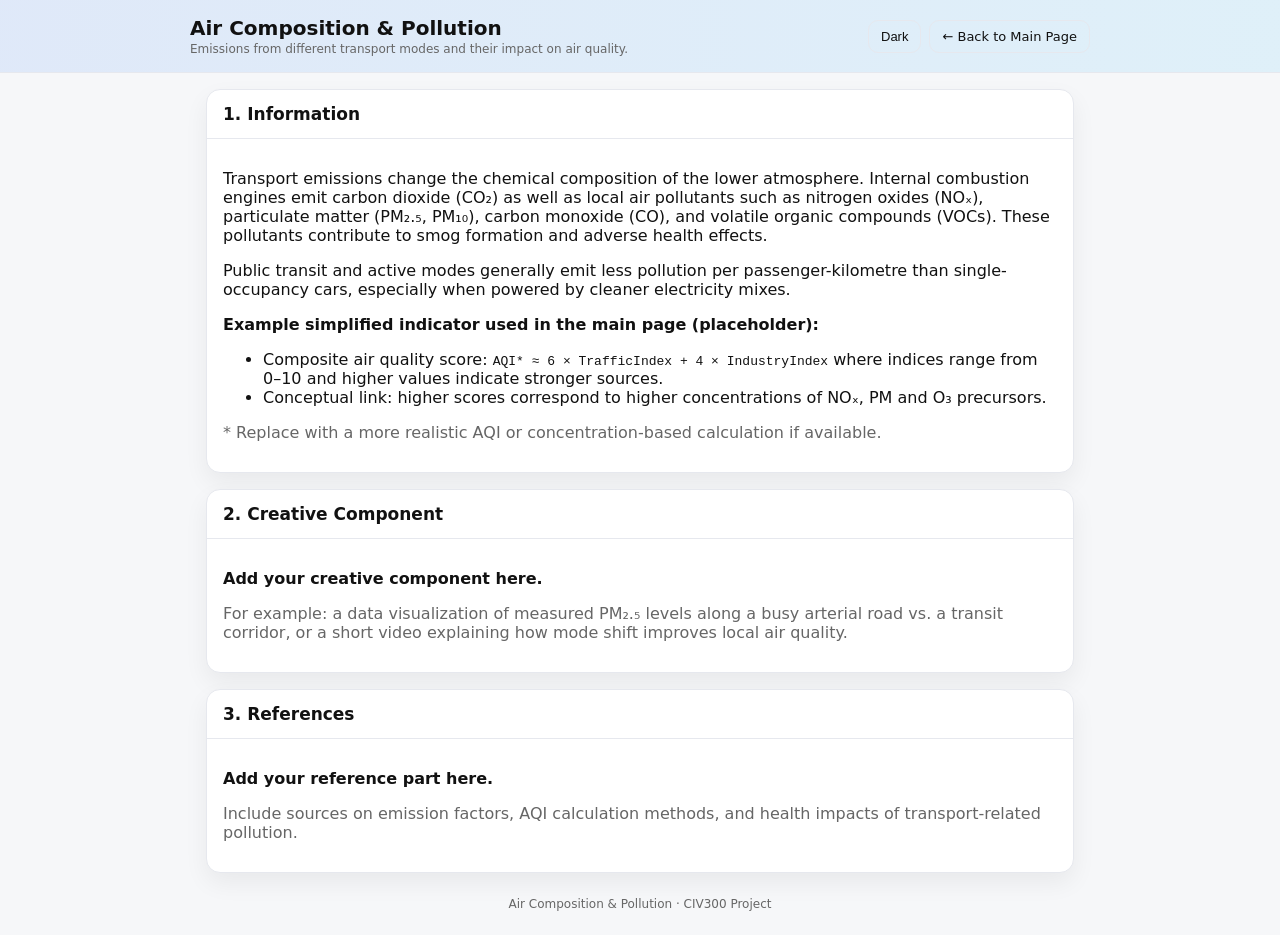
==== air_pollution.html @ 949cea63 "Upgrade our website subdivide it into 4 tags and 1 main page" ====
<!doctype html>
<html lang="en" data-theme="light">
<head>
  <meta charset="utf-8"/>
  <meta name="viewport" content="width=device-width,initial-scale=1"/>
  <title>Air Composition & Pollution — Sustainable Commuting</title>
  <style>
    :root{--bg:#f6f7f9;--fg:#111;--muted:#666;--card:#fff;--border:#e6e8ee;--accent:#0ea5e9;--shadow:0 10px 24px rgba(0,0,0,.06);}
    html[data-theme="dark"]{--bg:#0b1220;--fg:#e5e7eb;--muted:#94a3b8;--card:#0f172a;--border:#1f2937;--accent:#7dd3fc;--shadow:0 10px 24px rgba(0,0,0,.4);}
    *{box-sizing:border-box}
    body{margin:0;background:var(--bg);color:var(--fg);font-family:system-ui,-apple-system,"Segoe UI",Roboto,Arial}
    a{color:var(--accent);text-decoration:none}
    .container{max-width:900px;margin:0 auto;padding:0 16px}
    header{border-bottom:1px solid var(--border);background:linear-gradient(90deg, rgba(59,130,246,.12), rgba(56,189,248,.12));}
    .head{display:flex;justify-content:space-between;align-items:center;padding:16px 0;gap:12px}
    .title h1{margin:0;font-size:20px}
    .title p{margin:2px 0 0;font-size:12px;color:var(--muted)}
    .btn{display:inline-flex;align-items:center;gap:6px;padding:8px 12px;border-radius:10px;border:1px solid var(--border);background:transparent;color:var(--fg);cursor:pointer;font-size:13px}
    .btn:hover{background:rgba(0,0,0,.04)}
    .card{background:var(--card);border:1px solid var(--border);border-radius:14px;box-shadow:var(--shadow);margin-top:16px}
    .card .hd{padding:14px 16px;border-bottom:1px solid var(--border)}
    .card .hd h2{margin:0;font-size:17px}
    .card .bd{padding:14px 16px}
    .muted{color:var(--muted)}
    .footer{text-align:center;color:var(--muted);font-size:12px;margin:24px 0}
  </style>
</head>
<body>
<header>
  <div class="container head">
    <div class="title">
      <h1>Air Composition & Pollution</h1>
      <p>Emissions from different transport modes and their impact on air quality.</p>
    </div>
    <div style="display:flex;gap:8px;flex-wrap:wrap">
      <button class="btn" id="themeBtn">Dark</button>
      <a class="btn" href="index.html">← Back to Main Page</a>
    </div>
  </div>
</header>

<main class="container">
  <!-- 1. Information -->
  <section class="card">
    <div class="hd"><h2>1. Information</h2></div>
    <div class="bd">
      <p>Transport emissions change the chemical composition of the lower atmosphere. Internal combustion engines emit carbon dioxide (CO₂) as well as local air pollutants such as nitrogen oxides (NOₓ), particulate matter (PM₂.₅, PM₁₀), carbon monoxide (CO), and volatile organic compounds (VOCs). These pollutants contribute to smog formation and adverse health effects.</p>
      <p>Public transit and active modes generally emit less pollution per passenger-kilometre than single-occupancy cars, especially when powered by cleaner electricity mixes.</p>
      <p><b>Example simplified indicator used in the main page (placeholder):</b></p>
      <ul>
        <li>Composite air quality score:  
          <code>AQI* ≈ 6 × TrafficIndex + 4 × IndustryIndex</code>  
          where indices range from 0–10 and higher values indicate stronger sources.</li>
        <li>Conceptual link: higher scores correspond to higher concentrations of NOₓ, PM and O₃ precursors.</li>
      </ul>
      <p class="muted">* Replace with a more realistic AQI or concentration-based calculation if available.</p>
    </div>
  </section>

  <!-- 2. Creative Component -->
  <section class="card">
    <div class="hd"><h2>2. Creative Component</h2></div>
    <div class="bd">
      <p><b>Add your creative component here.</b></p>
      <p class="muted">For example: a data visualization of measured PM₂.₅ levels along a busy arterial road vs. a transit corridor, or a short video explaining how mode shift improves local air quality.</p>
    </div>
  </section>

  <!-- 3. References -->
  <section class="card">
    <div class="hd"><h2>3. References</h2></div>
    <div class="bd">
      <p><b>Add your reference part here.</b></p>
      <p class="muted">Include sources on emission factors, AQI calculation methods, and health impacts of transport-related pollution.</p>
    </div>
  </section>

  <div class="footer">Air Composition & Pollution · CIV300 Project</div>
</main>

<script>
  const themeBtn = document.getElementById('themeBtn');
  themeBtn.addEventListener('click', ()=>{
    const next = document.documentElement.getAttribute('data-theme')==='light' ? 'dark' : 'light';
    document.documentElement.setAttribute('data-theme', next);
    themeBtn.textContent = next==='light' ? 'Dark' : 'Light';
  });
</script>
</body>
</html>
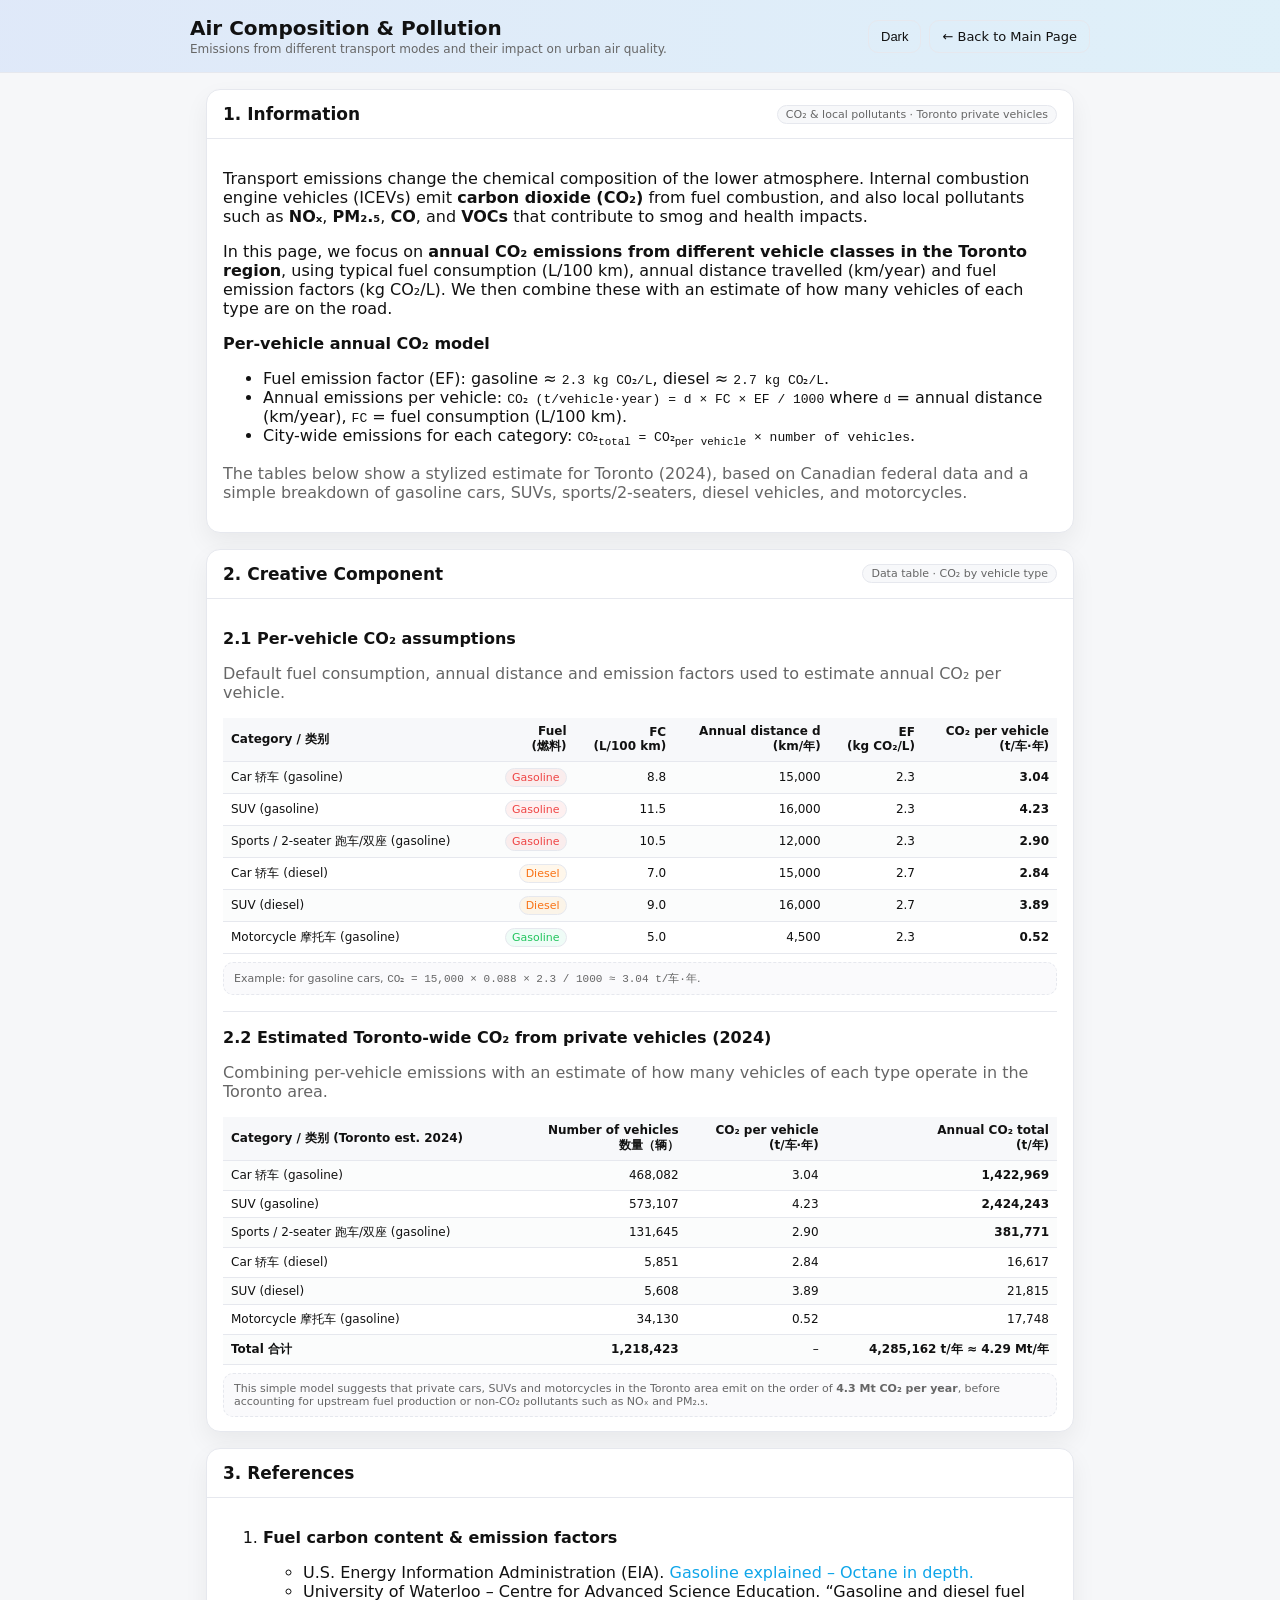
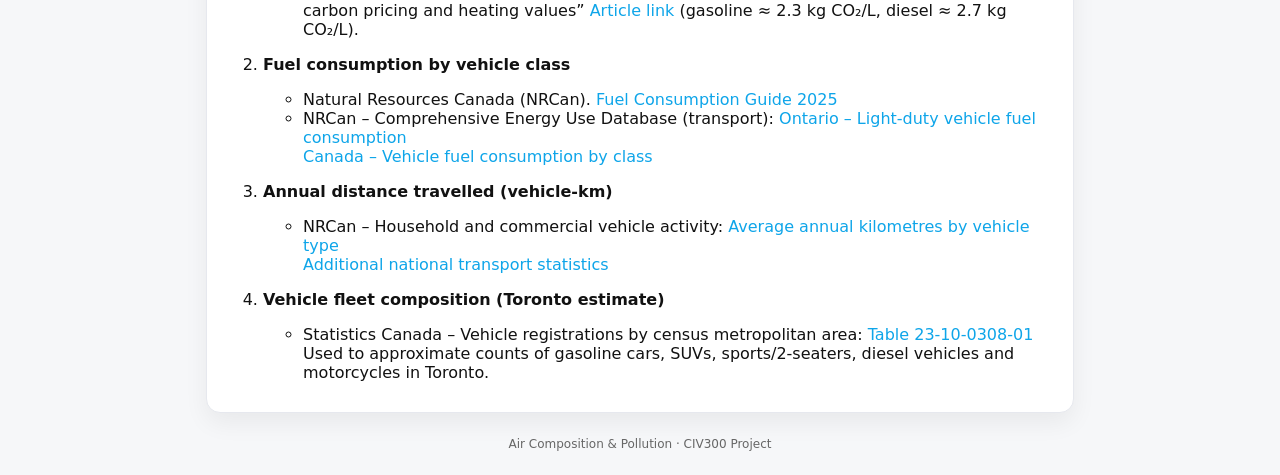
==== commit 2244bb55: "Air Composition & Pollution Page Update Updated air pollution HTML document to include additional st" ====
--- a/air_pollution.html
+++ b/air_pollution.html
@@ -5,24 +5,153 @@
   <meta name="viewport" content="width=device-width,initial-scale=1"/>
   <title>Air Composition & Pollution — Sustainable Commuting</title>
   <style>
-    :root{--bg:#f6f7f9;--fg:#111;--muted:#666;--card:#fff;--border:#e6e8ee;--accent:#0ea5e9;--shadow:0 10px 24px rgba(0,0,0,.06);}
-    html[data-theme="dark"]{--bg:#0b1220;--fg:#e5e7eb;--muted:#94a3b8;--card:#0f172a;--border:#1f2937;--accent:#7dd3fc;--shadow:0 10px 24px rgba(0,0,0,.4);}
+    :root{
+      --bg:#f6f7f9;
+      --fg:#111;
+      --muted:#666;
+      --card:#fff;
+      --border:#e6e8ee;
+      --accent:#0ea5e9;
+      --shadow:0 10px 24px rgba(0,0,0,.06);
+      --bad:#ef4444;
+      --ok:#f97316;
+      --good:#22c55e;
+    }
+    html[data-theme="dark"]{
+      --bg:#0b1220;
+      --fg:#e5e7eb;
+      --muted:#94a3b8;
+      --card:#0f172a;
+      --border:#1f2937;
+      --accent:#7dd3fc;
+      --shadow:0 10px 24px rgba(0,0,0,.4);
+    }
     *{box-sizing:border-box}
-    body{margin:0;background:var(--bg);color:var(--fg);font-family:system-ui,-apple-system,"Segoe UI",Roboto,Arial}
+    body{
+      margin:0;
+      background:var(--bg);
+      color:var(--fg);
+      font-family:system-ui,-apple-system,"Segoe UI",Roboto,Arial;
+    }
     a{color:var(--accent);text-decoration:none}
     .container{max-width:900px;margin:0 auto;padding:0 16px}
-    header{border-bottom:1px solid var(--border);background:linear-gradient(90deg, rgba(59,130,246,.12), rgba(56,189,248,.12));}
-    .head{display:flex;justify-content:space-between;align-items:center;padding:16px 0;gap:12px}
+    header{
+      border-bottom:1px solid var(--border);
+      background:linear-gradient(90deg, rgba(59,130,246,.12), rgba(56,189,248,.12));
+    }
+    .head{
+      display:flex;
+      justify-content:space-between;
+      align-items:center;
+      padding:16px 0;
+      gap:12px;
+    }
     .title h1{margin:0;font-size:20px}
     .title p{margin:2px 0 0;font-size:12px;color:var(--muted)}
-    .btn{display:inline-flex;align-items:center;gap:6px;padding:8px 12px;border-radius:10px;border:1px solid var(--border);background:transparent;color:var(--fg);cursor:pointer;font-size:13px}
+    .btn{
+      display:inline-flex;
+      align-items:center;
+      gap:6px;
+      padding:8px 12px;
+      border-radius:10px;
+      border:1px solid var(--border);
+      background:transparent;
+      color:var(--fg);
+      cursor:pointer;
+      font-size:13px;
+    }
     .btn:hover{background:rgba(0,0,0,.04)}
-    .card{background:var(--card);border:1px solid var(--border);border-radius:14px;box-shadow:var(--shadow);margin-top:16px}
-    .card .hd{padding:14px 16px;border-bottom:1px solid var(--border)}
+    .card{
+      background:var(--card);
+      border:1px solid var(--border);
+      border-radius:14px;
+      box-shadow:var(--shadow);
+      margin-top:16px;
+    }
+    .card .hd{
+      padding:14px 16px;
+      border-bottom:1px solid var(--border);
+      display:flex;
+      justify-content:space-between;
+      align-items:center;
+      gap:8px;
+    }
     .card .hd h2{margin:0;font-size:17px}
     .card .bd{padding:14px 16px}
     .muted{color:var(--muted)}
-    .footer{text-align:center;color:var(--muted);font-size:12px;margin:24px 0}
+    .footer{
+      text-align:center;
+      color:var(--muted);
+      font-size:12px;
+      margin:24px 0;
+    }
+
+    /* 小标签 / badge */
+    .pill{
+      display:inline-flex;
+      align-items:center;
+      gap:4px;
+      padding:2px 8px;
+      border-radius:999px;
+      font-size:11px;
+      border:1px solid var(--border);
+      background:rgba(148,163,184,.08);
+      color:var(--muted);
+      white-space:nowrap;
+    }
+
+    /* 数据表样式 */
+    .table-wrap{
+      width:100%;
+      overflow-x:auto;
+      margin:8px 0 4px;
+    }
+    table.data-table{
+      width:100%;
+      border-collapse:collapse;
+      font-size:12px;
+      min-width:640px;
+    }
+    table.data-table thead{
+      background:rgba(148,163,184,.08);
+    }
+    table.data-table th,
+    table.data-table td{
+      padding:6px 8px;
+      border-bottom:1px solid var(--border);
+      text-align:right;
+      vertical-align:middle;
+      white-space:nowrap;
+    }
+    table.data-table th:first-child,
+    table.data-table td:first-child{
+      text-align:left;
+    }
+    table.data-table tbody tr:nth-child(odd){
+      background:rgba(148,163,184,.04);
+    }
+    .tag{
+      display:inline-flex;
+      align-items:center;
+      padding:2px 6px;
+      border-radius:999px;
+      font-size:11px;
+      border:1px solid var(--border);
+    }
+    .tag-gas{background:rgba(239,68,68,.08);color:var(--bad);}
+    .tag-diesel{background:rgba(245,158,11,.08);color:var(--ok);}
+    .tag-motor{background:rgba(52,211,153,.08);color:var(--good);}
+    .highlight-number{font-weight:600;}
+
+    .note-box{
+      margin-top:8px;
+      padding:8px 10px;
+      border-radius:10px;
+      border:1px dashed var(--border);
+      font-size:11px;
+      color:var(--muted);
+      background:rgba(148,163,184,.05);
+    }
   </style>
 </head>
 <body>
@@ -30,7 +159,7 @@
   <div class="container head">
     <div class="title">
       <h1>Air Composition & Pollution</h1>
-      <p>Emissions from different transport modes and their impact on air quality.</p>
+      <p>Emissions from different transport modes and their impact on urban air quality.</p>
     </div>
     <div style="display:flex;gap:8px;flex-wrap:wrap">
       <button class="btn" id="themeBtn">Dark</button>
@@ -42,27 +171,190 @@
 <main class="container">
   <!-- 1. Information -->
   <section class="card">
-    <div class="hd"><h2>1. Information</h2></div>
+    <div class="hd">
+      <h2>1. Information</h2>
+      <span class="pill">CO₂ & local pollutants · Toronto private vehicles</span>
+    </div>
     <div class="bd">
-      <p>Transport emissions change the chemical composition of the lower atmosphere. Internal combustion engines emit carbon dioxide (CO₂) as well as local air pollutants such as nitrogen oxides (NOₓ), particulate matter (PM₂.₅, PM₁₀), carbon monoxide (CO), and volatile organic compounds (VOCs). These pollutants contribute to smog formation and adverse health effects.</p>
-      <p>Public transit and active modes generally emit less pollution per passenger-kilometre than single-occupancy cars, especially when powered by cleaner electricity mixes.</p>
-      <p><b>Example simplified indicator used in the main page (placeholder):</b></p>
+      <p>
+        Transport emissions change the chemical composition of the lower atmosphere. 
+        Internal combustion engine vehicles (ICEVs) emit <b>carbon dioxide (CO₂)</b> from fuel combustion, 
+        and also local pollutants such as <b>NOₓ</b>, <b>PM₂.₅</b>, <b>CO</b>, and <b>VOCs</b> that contribute to smog 
+        and health impacts.
+      </p>
+      <p>
+        In this page, we focus on <b>annual CO₂ emissions from different vehicle classes in the Toronto region</b>, 
+        using typical fuel consumption (L/100&nbsp;km), annual distance travelled (km/year) and fuel emission factors (kg&nbsp;CO₂/L). 
+        We then combine these with an estimate of how many vehicles of each type are on the road.
+      </p>
+
+      <p><b>Per-vehicle annual CO₂ model</b></p>
       <ul>
-        <li>Composite air quality score:  
-          <code>AQI* ≈ 6 × TrafficIndex + 4 × IndustryIndex</code>  
-          where indices range from 0–10 and higher values indicate stronger sources.</li>
-        <li>Conceptual link: higher scores correspond to higher concentrations of NOₓ, PM and O₃ precursors.</li>
+        <li>Fuel emission factor (EF): 
+          gasoline ≈ <code>2.3 kg CO₂/L</code>, diesel ≈ <code>2.7 kg CO₂/L</code>.</li>
+        <li>Annual emissions per vehicle:  
+          <code>CO₂&nbsp;(t/vehicle·year) = d × FC × EF / 1000</code>  
+          where <code>d</code> = annual distance (km/year), <code>FC</code> = fuel consumption (L/100&nbsp;km).</li>
+        <li>City-wide emissions for each category:  
+          <code>CO₂<sub>total</sub> = CO₂<sub>per&nbsp;vehicle</sub> × number&nbsp;of&nbsp;vehicles</code>.</li>
       </ul>
-      <p class="muted">* Replace with a more realistic AQI or concentration-based calculation if available.</p>
+
+      <p class="muted">
+        The tables below show a stylized estimate for Toronto (2024), based on Canadian federal data and 
+        a simple breakdown of gasoline cars, SUVs, sports/2-seaters, diesel vehicles, and motorcycles.
+      </p>
     </div>
   </section>
 
   <!-- 2. Creative Component -->
   <section class="card">
-    <div class="hd"><h2>2. Creative Component</h2></div>
+    <div class="hd">
+      <h2>2. Creative Component</h2>
+      <span class="pill">Data table · CO₂ by vehicle type</span>
+    </div>
     <div class="bd">
-      <p><b>Add your creative component here.</b></p>
-      <p class="muted">For example: a data visualization of measured PM₂.₅ levels along a busy arterial road vs. a transit corridor, or a short video explaining how mode shift improves local air quality.</p>
+      <p><b>2.1 Per-vehicle CO₂ assumptions</b></p>
+      <p class="muted">Default fuel consumption, annual distance and emission factors used to estimate annual CO₂ per vehicle.</p>
+
+      <div class="table-wrap">
+        <table class="data-table">
+          <thead>
+            <tr>
+              <th>Category / 类别</th>
+              <th>Fuel<br>(燃料)</th>
+              <th>FC<br>(L/100&nbsp;km)</th>
+              <th>Annual distance d<br>(km/年)</th>
+              <th>EF<br>(kg&nbsp;CO₂/L)</th>
+              <th>CO₂ per vehicle<br>(t/车·年)</th>
+            </tr>
+          </thead>
+          <tbody>
+            <tr>
+              <td>Car 轿车 (gasoline)</td>
+              <td><span class="tag tag-gas">Gasoline</span></td>
+              <td>8.8</td>
+              <td>15,000</td>
+              <td>2.3</td>
+              <td class="highlight-number">3.04</td>
+            </tr>
+            <tr>
+              <td>SUV (gasoline)</td>
+              <td><span class="tag tag-gas">Gasoline</span></td>
+              <td>11.5</td>
+              <td>16,000</td>
+              <td>2.3</td>
+              <td class="highlight-number">4.23</td>
+            </tr>
+            <tr>
+              <td>Sports / 2-seater 跑车/双座 (gasoline)</td>
+              <td><span class="tag tag-gas">Gasoline</span></td>
+              <td>10.5</td>
+              <td>12,000</td>
+              <td>2.3</td>
+              <td class="highlight-number">2.90</td>
+            </tr>
+            <tr>
+              <td>Car 轿车 (diesel)</td>
+              <td><span class="tag tag-diesel">Diesel</span></td>
+              <td>7.0</td>
+              <td>15,000</td>
+              <td>2.7</td>
+              <td class="highlight-number">2.84</td>
+            </tr>
+            <tr>
+              <td>SUV (diesel)</td>
+              <td><span class="tag tag-diesel">Diesel</span></td>
+              <td>9.0</td>
+              <td>16,000</td>
+              <td>2.7</td>
+              <td class="highlight-number">3.89</td>
+            </tr>
+            <tr>
+              <td>Motorcycle 摩托车 (gasoline)</td>
+              <td><span class="tag tag-motor">Gasoline</span></td>
+              <td>5.0</td>
+              <td>4,500</td>
+              <td>2.3</td>
+              <td class="highlight-number">0.52</td>
+            </tr>
+          </tbody>
+        </table>
+      </div>
+
+      <div class="note-box">
+        Example: for gasoline cars, 
+        <code>CO₂ = 15,000 × 0.088 × 2.3 / 1000 ≈ 3.04 t/车·年</code>.
+      </div>
+
+      <hr style="border:none;border-top:1px solid var(--border);margin:16px 0">
+
+      <p><b>2.2 Estimated Toronto-wide CO₂ from private vehicles (2024)</b></p>
+      <p class="muted">
+        Combining per-vehicle emissions with an estimate of how many vehicles of each type operate in the Toronto area.
+      </p>
+
+      <div class="table-wrap">
+        <table class="data-table">
+          <thead>
+            <tr>
+              <th>Category / 类别 (Toronto est. 2024)</th>
+              <th>Number of vehicles<br>数量（辆）</th>
+              <th>CO₂ per vehicle<br>(t/车·年)</th>
+              <th>Annual CO₂ total<br>(t/年)</th>
+            </tr>
+          </thead>
+          <tbody>
+            <tr>
+              <td>Car 轿车 (gasoline)</td>
+              <td>468,082</td>
+              <td>3.04</td>
+              <td class="highlight-number">1,422,969</td>
+            </tr>
+            <tr>
+              <td>SUV (gasoline)</td>
+              <td>573,107</td>
+              <td>4.23</td>
+              <td class="highlight-number">2,424,243</td>
+            </tr>
+            <tr>
+              <td>Sports / 2-seater 跑车/双座 (gasoline)</td>
+              <td>131,645</td>
+              <td>2.90</td>
+              <td class="highlight-number">381,771</td>
+            </tr>
+            <tr>
+              <td>Car 轿车 (diesel)</td>
+              <td>5,851</td>
+              <td>2.84</td>
+              <td>16,617</td>
+            </tr>
+            <tr>
+              <td>SUV (diesel)</td>
+              <td>5,608</td>
+              <td>3.89</td>
+              <td>21,815</td>
+            </tr>
+            <tr>
+              <td>Motorcycle 摩托车 (gasoline)</td>
+              <td>34,130</td>
+              <td>0.52</td>
+              <td>17,748</td>
+            </tr>
+            <tr>
+              <td><b>Total 合计</b></td>
+              <td><b>1,218,423</b></td>
+              <td>–</td>
+              <td class="highlight-number"><b>4,285,162 t/年 ≈ 4.29 Mt/年</b></td>
+            </tr>
+          </tbody>
+        </table>
+      </div>
+
+      <div class="note-box">
+        This simple model suggests that private cars, SUVs and motorcycles in the Toronto area 
+        emit on the order of <b>4.3 Mt CO₂ per year</b>, before accounting for upstream fuel production 
+        or non-CO₂ pollutants such as NOₓ and PM₂.₅.
+      </div>
     </div>
   </section>
 
@@ -70,8 +362,76 @@
   <section class="card">
     <div class="hd"><h2>3. References</h2></div>
     <div class="bd">
-      <p><b>Add your reference part here.</b></p>
-      <p class="muted">Include sources on emission factors, AQI calculation methods, and health impacts of transport-related pollution.</p>
+      <ol>
+        <li>
+          <p><b>Fuel carbon content & emission factors</b></p>
+          <ul>
+            <li>
+              U.S. Energy Information Administration (EIA). 
+              <a href="https://www.eia.gov/energyexplained/gasoline/octane-in-depth.php" target="_blank">
+                Gasoline explained – Octane in depth.
+              </a>
+            </li>
+            <li>
+              University of Waterloo – Centre for Advanced Science Education.  
+              “Gasoline and diesel fuel carbon pricing and heating values”  
+              <a href="https://uwaterloo.ca/centre-advanced-science-education/news/gasoline-and-diesel-fuel-carbon-pricing-and-heating-values" target="_blank">
+                Article link
+              </a>  
+              (gasoline ≈ 2.3 kg CO₂/L, diesel ≈ 2.7 kg CO₂/L).
+            </li>
+          </ul>
+        </li>
+
+        <li>
+          <p><b>Fuel consumption by vehicle class</b></p>
+          <ul>
+            <li>
+              Natural Resources Canada (NRCan).  
+              <a href="https://natural-resources.canada.ca/sites/nrcan/files/files/pdf/2025%20Fuel%20Consumption%20Guide.pdf" target="_blank">
+                Fuel Consumption Guide 2025
+              </a>
+            </li>
+            <li>
+              NRCan – Comprehensive Energy Use Database (transport):  
+              <a href="https://oee.nrcan.gc.ca/corporate/statistics/neud/dpa/showTable.cfm?juris=on&page=0&rn=21&sector=tran&type=CP&year=2022" target="_blank">
+                Ontario – Light-duty vehicle fuel consumption
+              </a><br>
+              <a href="https://oee.nrcan.gc.ca/corporate/statistics/neud/dpa/showTable.cfm?juris=ca&page=0&rn=60&sector=tran&type=CP&year=2021" target="_blank">
+                Canada – Vehicle fuel consumption by class
+              </a>
+            </li>
+          </ul>
+        </li>
+
+        <li>
+          <p><b>Annual distance travelled (vehicle-km)</b></p>
+          <ul>
+            <li>
+              NRCan – Household and commercial vehicle activity:  
+              <a href="https://oee.nrcan.gc.ca/corporate/statistics/neud/dpa/showTable.cfm?juris=00&page=0&rn=7&sector=tran&type=HB&wbdisable=true" target="_blank">
+                Average annual kilometres by vehicle type
+              </a><br>
+              <a href="https://oee.rncan-nrcan.gc.ca/corporate/statistics/neud/dpa/showTable.cfm?juris=ca&page=0&rn=50&sector=tran&type=CP&year=2021" target="_blank">
+                Additional national transport statistics
+              </a>
+            </li>
+          </ul>
+        </li>
+
+        <li>
+          <p><b>Vehicle fleet composition (Toronto estimate)</b></p>
+          <ul>
+            <li>
+              Statistics Canada – Vehicle registrations by census metropolitan area:  
+              <a href="https://www150.statcan.gc.ca/t1/tbl1/en/tv.action?pid=2310030801" target="_blank">
+                Table 23-10-0308-01
+              </a><br>
+              Used to approximate counts of gasoline cars, SUVs, sports/2-seaters, diesel vehicles and motorcycles in Toronto.
+            </li>
+          </ul>
+        </li>
+      </ol>
     </div>
   </section>
 
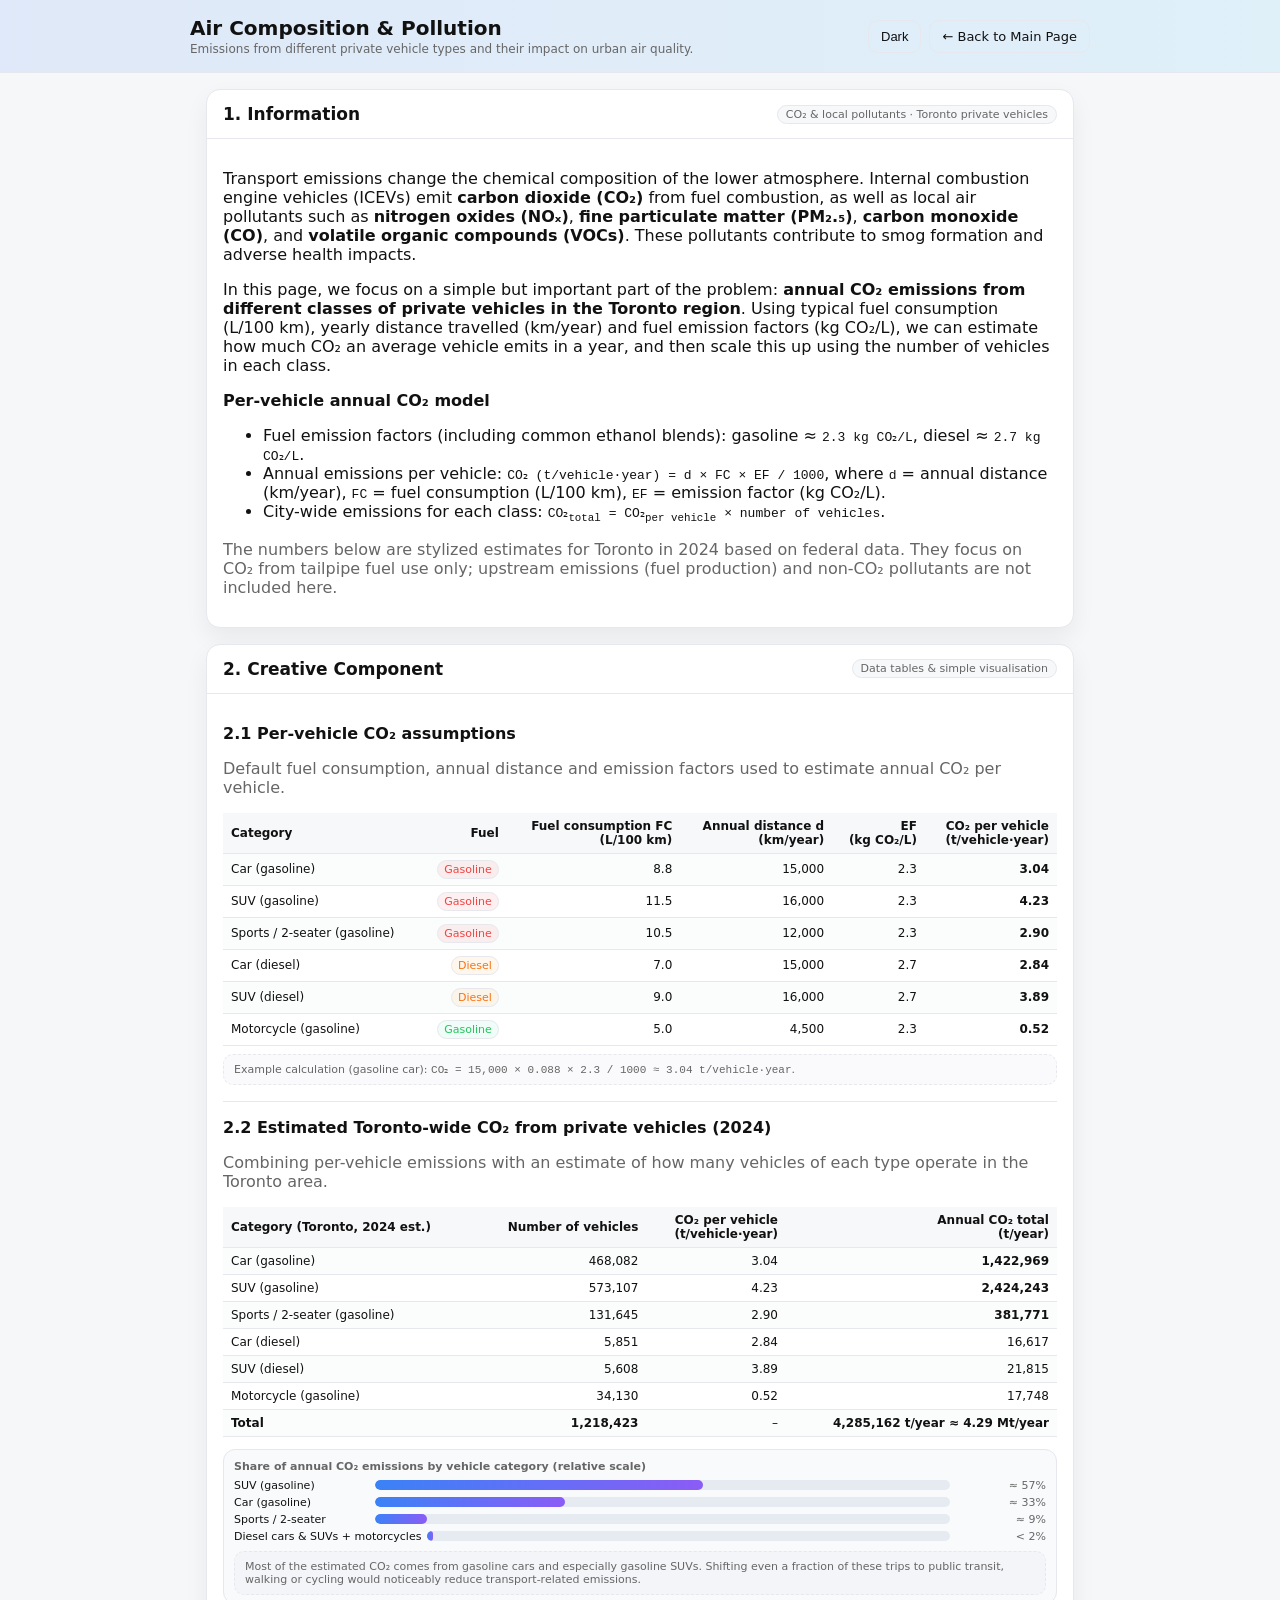
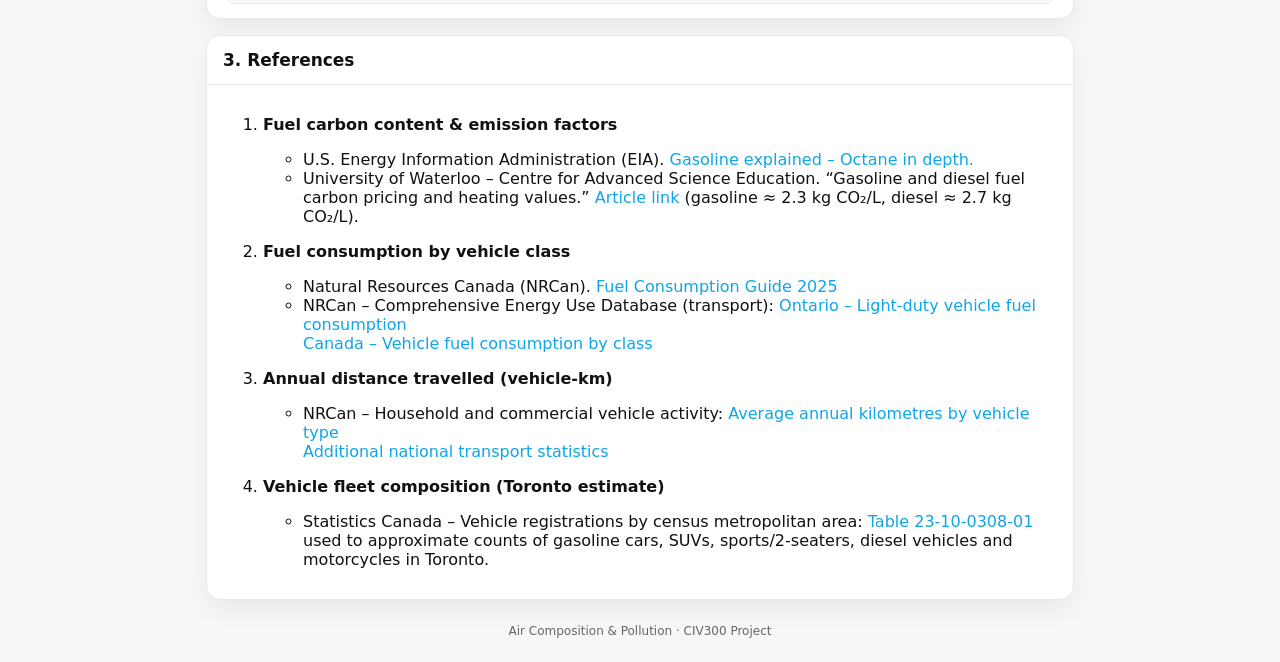
==== commit 517f14fa: "Air Composition & Pollution Page Update Version 2" ====
--- a/air_pollution.html
+++ b/air_pollution.html
@@ -16,6 +16,8 @@
       --bad:#ef4444;
       --ok:#f97316;
       --good:#22c55e;
+      --blue:#3b82f6;
+      --purple:#8b5cf6;
     }
     html[data-theme="dark"]{
       --bg:#0b1220;
@@ -86,7 +88,7 @@
       margin:24px 0;
     }
 
-    /* 小标签 / badge */
+    /* Small badge / pill */
     .pill{
       display:inline-flex;
       align-items:center;
@@ -100,7 +102,7 @@
       white-space:nowrap;
     }
 
-    /* 数据表样式 */
+    /* Data table styling */
     .table-wrap{
       width:100%;
       overflow-x:auto;
@@ -152,6 +154,54 @@
       color:var(--muted);
       background:rgba(148,163,184,.05);
     }
+
+    /* Simple horizontal bar "chart" */
+    .mini-chart{
+      margin-top:12px;
+      border-radius:12px;
+      padding:10px 10px 8px;
+      background:rgba(148,163,184,.06);
+      border:1px solid var(--border);
+      font-size:11px;
+    }
+    .mini-chart-title{
+      margin:0 0 6px;
+      font-size:11px;
+      font-weight:600;
+      color:var(--muted);
+    }
+    .mini-bar-row{
+      display:flex;
+      align-items:center;
+      gap:6px;
+      margin:4px 0;
+    }
+    .mini-bar-label{
+      flex:0 0 135px;
+      white-space:nowrap;
+    }
+    .mini-bar-track{
+      flex:1;
+      height:10px;
+      border-radius:999px;
+      background:rgba(226,232,240,.8);
+      overflow:hidden;
+    }
+    .mini-bar-fill{
+      height:100%;
+      border-radius:999px;
+      background:linear-gradient(90deg,var(--blue),var(--purple));
+      width:0;
+    }
+    .mini-bar-value{
+      flex:0 0 90px;
+      text-align:right;
+      color:var(--muted);
+    }
+    /* Use CSS variable --w as percentage width */
+    .mini-bar-fill{
+      width:var(--w,0%);
+    }
   </style>
 </head>
 <body>
@@ -159,7 +209,7 @@
   <div class="container head">
     <div class="title">
       <h1>Air Composition & Pollution</h1>
-      <p>Emissions from different transport modes and their impact on urban air quality.</p>
+      <p>Emissions from different private vehicle types and their impact on urban air quality.</p>
     </div>
     <div style="display:flex;gap:8px;flex-wrap:wrap">
       <button class="btn" id="themeBtn">Dark</button>
@@ -179,29 +229,34 @@
       <p>
         Transport emissions change the chemical composition of the lower atmosphere. 
         Internal combustion engine vehicles (ICEVs) emit <b>carbon dioxide (CO₂)</b> from fuel combustion, 
-        and also local pollutants such as <b>NOₓ</b>, <b>PM₂.₅</b>, <b>CO</b>, and <b>VOCs</b> that contribute to smog 
-        and health impacts.
+        as well as local air pollutants such as <b>nitrogen oxides (NOₓ)</b>, 
+        <b>fine particulate matter (PM₂.₅)</b>, <b>carbon monoxide (CO)</b>, 
+        and <b>volatile organic compounds (VOCs)</b>. 
+        These pollutants contribute to smog formation and adverse health impacts.
       </p>
       <p>
-        In this page, we focus on <b>annual CO₂ emissions from different vehicle classes in the Toronto region</b>, 
-        using typical fuel consumption (L/100&nbsp;km), annual distance travelled (km/year) and fuel emission factors (kg&nbsp;CO₂/L). 
-        We then combine these with an estimate of how many vehicles of each type are on the road.
+        In this page, we focus on a simple but important part of the problem: 
+        <b>annual CO₂ emissions from different classes of private vehicles in the Toronto region</b>. 
+        Using typical fuel consumption (L/100&nbsp;km), yearly distance travelled (km/year) and fuel emission factors (kg&nbsp;CO₂/L), 
+        we can estimate how much CO₂ an average vehicle emits in a year, and then scale this up using the number of vehicles in each class.
       </p>
 
       <p><b>Per-vehicle annual CO₂ model</b></p>
       <ul>
-        <li>Fuel emission factor (EF): 
+        <li>Fuel emission factors (including common ethanol blends):  
           gasoline ≈ <code>2.3 kg CO₂/L</code>, diesel ≈ <code>2.7 kg CO₂/L</code>.</li>
         <li>Annual emissions per vehicle:  
-          <code>CO₂&nbsp;(t/vehicle·year) = d × FC × EF / 1000</code>  
-          where <code>d</code> = annual distance (km/year), <code>FC</code> = fuel consumption (L/100&nbsp;km).</li>
-        <li>City-wide emissions for each category:  
+          <code>CO₂&nbsp;(t/vehicle·year) = d × FC × EF / 1000</code>,  
+          where <code>d</code> = annual distance (km/year), <code>FC</code> = fuel consumption (L/100&nbsp;km), 
+          <code>EF</code> = emission factor (kg&nbsp;CO₂/L).</li>
+        <li>City-wide emissions for each class:  
           <code>CO₂<sub>total</sub> = CO₂<sub>per&nbsp;vehicle</sub> × number&nbsp;of&nbsp;vehicles</code>.</li>
       </ul>
 
       <p class="muted">
-        The tables below show a stylized estimate for Toronto (2024), based on Canadian federal data and 
-        a simple breakdown of gasoline cars, SUVs, sports/2-seaters, diesel vehicles, and motorcycles.
+        The numbers below are stylized estimates for Toronto in 2024 based on federal data. 
+        They focus on CO₂ from tailpipe fuel use only; upstream emissions (fuel production) 
+        and non-CO₂ pollutants are not included here.
       </p>
     </div>
   </section>
@@ -210,27 +265,29 @@
   <section class="card">
     <div class="hd">
       <h2>2. Creative Component</h2>
-      <span class="pill">Data table · CO₂ by vehicle type</span>
+      <span class="pill">Data tables & simple visualisation</span>
     </div>
     <div class="bd">
       <p><b>2.1 Per-vehicle CO₂ assumptions</b></p>
-      <p class="muted">Default fuel consumption, annual distance and emission factors used to estimate annual CO₂ per vehicle.</p>
+      <p class="muted">
+        Default fuel consumption, annual distance and emission factors used to estimate annual CO₂ per vehicle.
+      </p>
 
       <div class="table-wrap">
         <table class="data-table">
           <thead>
             <tr>
-              <th>Category / 类别</th>
-              <th>Fuel<br>(燃料)</th>
-              <th>FC<br>(L/100&nbsp;km)</th>
-              <th>Annual distance d<br>(km/年)</th>
+              <th>Category</th>
+              <th>Fuel</th>
+              <th>Fuel consumption FC<br>(L/100&nbsp;km)</th>
+              <th>Annual distance d<br>(km/year)</th>
               <th>EF<br>(kg&nbsp;CO₂/L)</th>
-              <th>CO₂ per vehicle<br>(t/车·年)</th>
+              <th>CO₂ per vehicle<br>(t/vehicle·year)</th>
             </tr>
           </thead>
           <tbody>
             <tr>
-              <td>Car 轿车 (gasoline)</td>
+              <td>Car (gasoline)</td>
               <td><span class="tag tag-gas">Gasoline</span></td>
               <td>8.8</td>
               <td>15,000</td>
@@ -246,7 +303,7 @@
               <td class="highlight-number">4.23</td>
             </tr>
             <tr>
-              <td>Sports / 2-seater 跑车/双座 (gasoline)</td>
+              <td>Sports / 2-seater (gasoline)</td>
               <td><span class="tag tag-gas">Gasoline</span></td>
               <td>10.5</td>
               <td>12,000</td>
@@ -254,7 +311,7 @@
               <td class="highlight-number">2.90</td>
             </tr>
             <tr>
-              <td>Car 轿车 (diesel)</td>
+              <td>Car (diesel)</td>
               <td><span class="tag tag-diesel">Diesel</span></td>
               <td>7.0</td>
               <td>15,000</td>
@@ -270,7 +327,7 @@
               <td class="highlight-number">3.89</td>
             </tr>
             <tr>
-              <td>Motorcycle 摩托车 (gasoline)</td>
+              <td>Motorcycle (gasoline)</td>
               <td><span class="tag tag-motor">Gasoline</span></td>
               <td>5.0</td>
               <td>4,500</td>
@@ -282,8 +339,8 @@
       </div>
 
       <div class="note-box">
-        Example: for gasoline cars, 
-        <code>CO₂ = 15,000 × 0.088 × 2.3 / 1000 ≈ 3.04 t/车·年</code>.
+        Example calculation (gasoline car): 
+        <code>CO₂ = 15,000 × 0.088 × 2.3 / 1000 ≈ 3.04 t/vehicle·year</code>.
       </div>
 
       <hr style="border:none;border-top:1px solid var(--border);margin:16px 0">
@@ -297,15 +354,15 @@
         <table class="data-table">
           <thead>
             <tr>
-              <th>Category / 类别 (Toronto est. 2024)</th>
-              <th>Number of vehicles<br>数量（辆）</th>
-              <th>CO₂ per vehicle<br>(t/车·年)</th>
-              <th>Annual CO₂ total<br>(t/年)</th>
+              <th>Category (Toronto, 2024 est.)</th>
+              <th>Number of vehicles</th>
+              <th>CO₂ per vehicle<br>(t/vehicle·year)</th>
+              <th>Annual CO₂ total<br>(t/year)</th>
             </tr>
           </thead>
           <tbody>
             <tr>
-              <td>Car 轿车 (gasoline)</td>
+              <td>Car (gasoline)</td>
               <td>468,082</td>
               <td>3.04</td>
               <td class="highlight-number">1,422,969</td>
@@ -317,13 +374,13 @@
               <td class="highlight-number">2,424,243</td>
             </tr>
             <tr>
-              <td>Sports / 2-seater 跑车/双座 (gasoline)</td>
+              <td>Sports / 2-seater (gasoline)</td>
               <td>131,645</td>
               <td>2.90</td>
               <td class="highlight-number">381,771</td>
             </tr>
             <tr>
-              <td>Car 轿车 (diesel)</td>
+              <td>Car (diesel)</td>
               <td>5,851</td>
               <td>2.84</td>
               <td>16,617</td>
@@ -335,26 +392,62 @@
               <td>21,815</td>
             </tr>
             <tr>
-              <td>Motorcycle 摩托车 (gasoline)</td>
+              <td>Motorcycle (gasoline)</td>
               <td>34,130</td>
               <td>0.52</td>
               <td>17,748</td>
             </tr>
             <tr>
-              <td><b>Total 合计</b></td>
+              <td><b>Total</b></td>
               <td><b>1,218,423</b></td>
               <td>–</td>
-              <td class="highlight-number"><b>4,285,162 t/年 ≈ 4.29 Mt/年</b></td>
+              <td class="highlight-number"><b>4,285,162 t/year ≈ 4.29 Mt/year</b></td>
             </tr>
           </tbody>
         </table>
       </div>
 
-      <div class="note-box">
-        This simple model suggests that private cars, SUVs and motorcycles in the Toronto area 
-        emit on the order of <b>4.3 Mt CO₂ per year</b>, before accounting for upstream fuel production 
-        or non-CO₂ pollutants such as NOₓ and PM₂.₅.
+      <!-- Simple "image-like" visual: horizontal bar comparison -->
+      <div class="mini-chart">
+        <p class="mini-chart-title">Share of annual CO₂ emissions by vehicle category (relative scale)</p>
+
+        <!-- 计算出来的相对占比大约：SUV gas 57% / car gas 33% / sports 9% / others ~1% -->
+        <div class="mini-bar-row">
+          <div class="mini-bar-label">SUV (gasoline)</div>
+          <div class="mini-bar-track">
+            <div class="mini-bar-fill" style="--w:57%;"></div>
+          </div>
+          <div class="mini-bar-value">≈ 57%</div>
+        </div>
+        <div class="mini-bar-row">
+          <div class="mini-bar-label">Car (gasoline)</div>
+          <div class="mini-bar-track">
+            <div class="mini-bar-fill" style="--w:33%;"></div>
+          </div>
+          <div class="mini-bar-value">≈ 33%</div>
+        </div>
+        <div class="mini-bar-row">
+          <div class="mini-bar-label">Sports / 2-seater</div>
+          <div class="mini-bar-track">
+            <div class="mini-bar-fill" style="--w:9%;"></div>
+          </div>
+          <div class="mini-bar-value">≈ 9%</div>
+        </div>
+        <div class="mini-bar-row">
+          <div class="mini-bar-label">Diesel cars & SUVs + motorcycles</div>
+          <div class="mini-bar-track">
+            <div class="mini-bar-fill" style="--w:1%;"></div>
+          </div>
+          <div class="mini-bar-value">&lt; 2%</div>
+        </div>
+
+        <div class="note-box">
+          Most of the estimated CO₂ comes from gasoline cars and especially gasoline SUVs. 
+          Shifting even a fraction of these trips to public transit, walking or cycling 
+          would noticeably reduce transport-related emissions.
+        </div>
       </div>
+
     </div>
   </section>
 
@@ -367,14 +460,14 @@
           <p><b>Fuel carbon content & emission factors</b></p>
           <ul>
             <li>
-              U.S. Energy Information Administration (EIA). 
+              U.S. Energy Information Administration (EIA).  
               <a href="https://www.eia.gov/energyexplained/gasoline/octane-in-depth.php" target="_blank">
                 Gasoline explained – Octane in depth.
               </a>
             </li>
             <li>
               University of Waterloo – Centre for Advanced Science Education.  
-              “Gasoline and diesel fuel carbon pricing and heating values”  
+              “Gasoline and diesel fuel carbon pricing and heating values.”  
               <a href="https://uwaterloo.ca/centre-advanced-science-education/news/gasoline-and-diesel-fuel-carbon-pricing-and-heating-values" target="_blank">
                 Article link
               </a>  
@@ -426,8 +519,8 @@
               Statistics Canada – Vehicle registrations by census metropolitan area:  
               <a href="https://www150.statcan.gc.ca/t1/tbl1/en/tv.action?pid=2310030801" target="_blank">
                 Table 23-10-0308-01
-              </a><br>
-              Used to approximate counts of gasoline cars, SUVs, sports/2-seaters, diesel vehicles and motorcycles in Toronto.
+              </a>  
+              used to approximate counts of gasoline cars, SUVs, sports/2-seaters, diesel vehicles and motorcycles in Toronto.
             </li>
           </ul>
         </li>
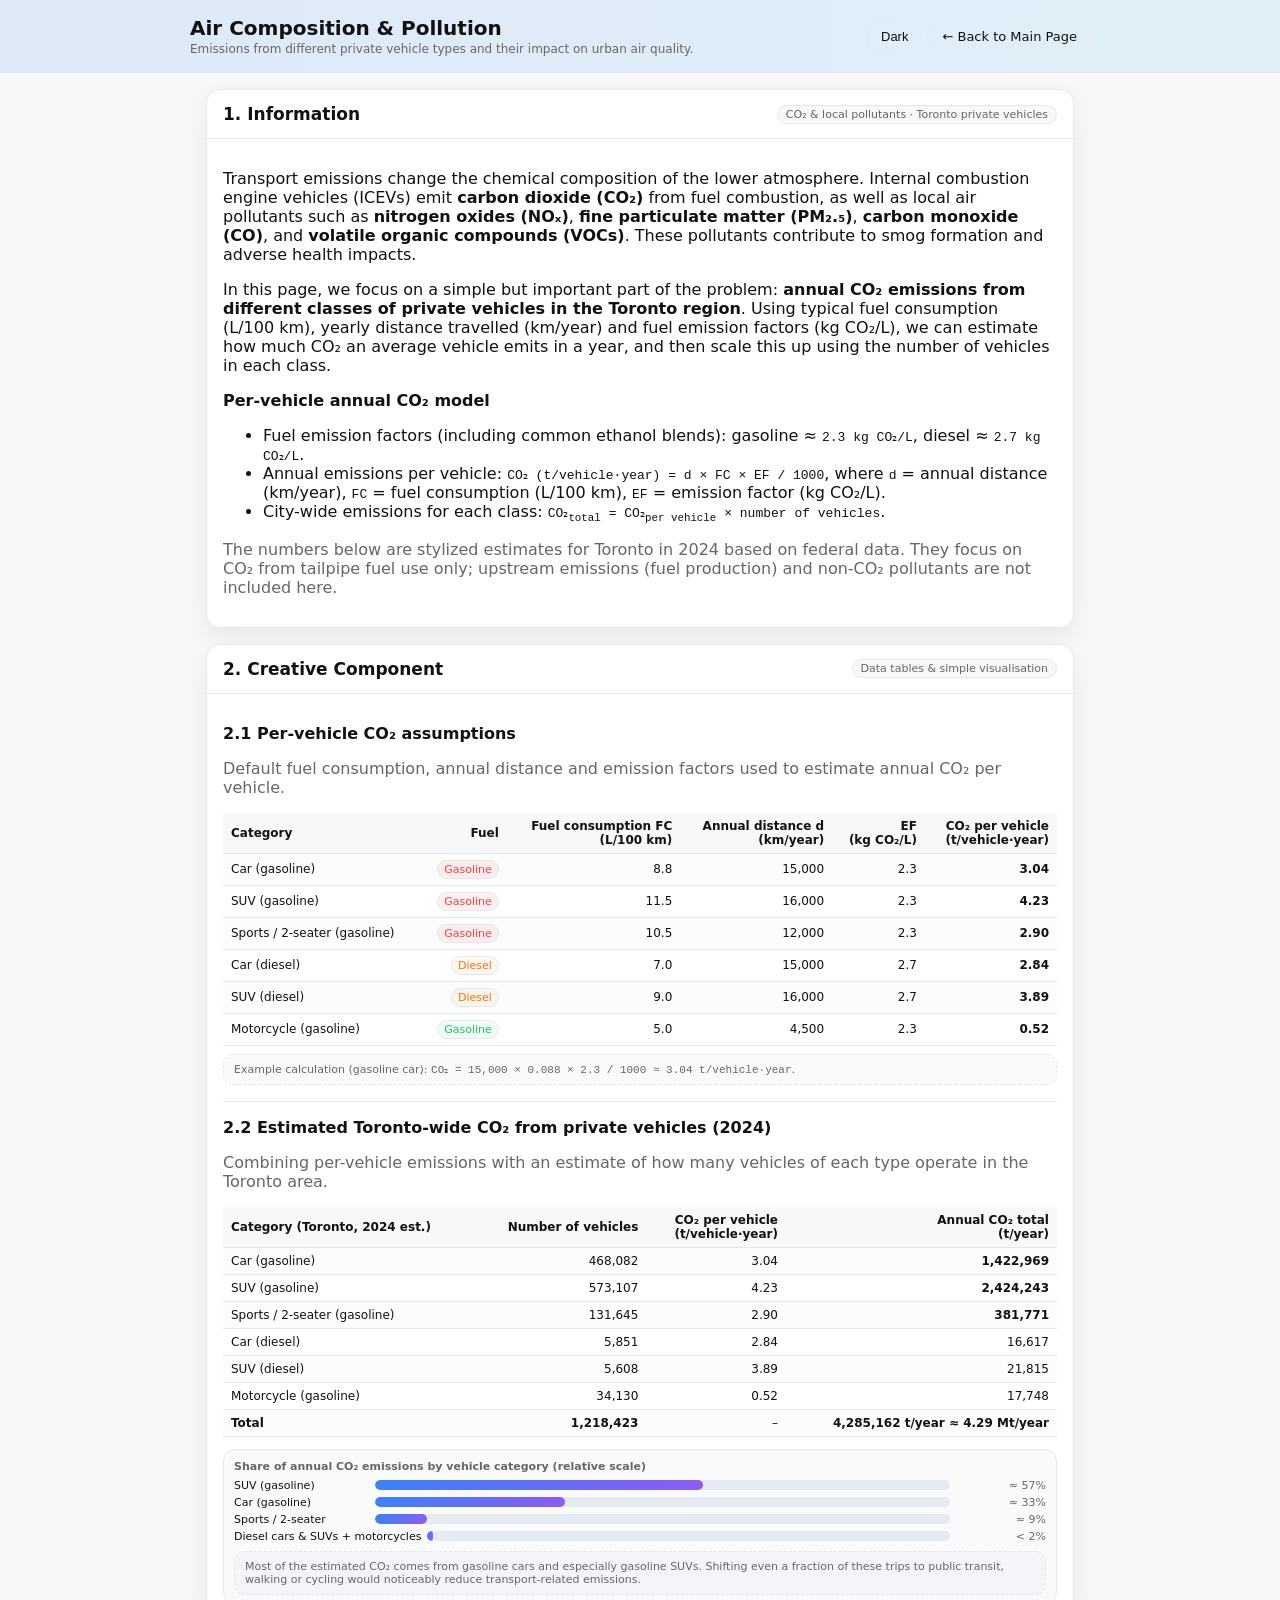
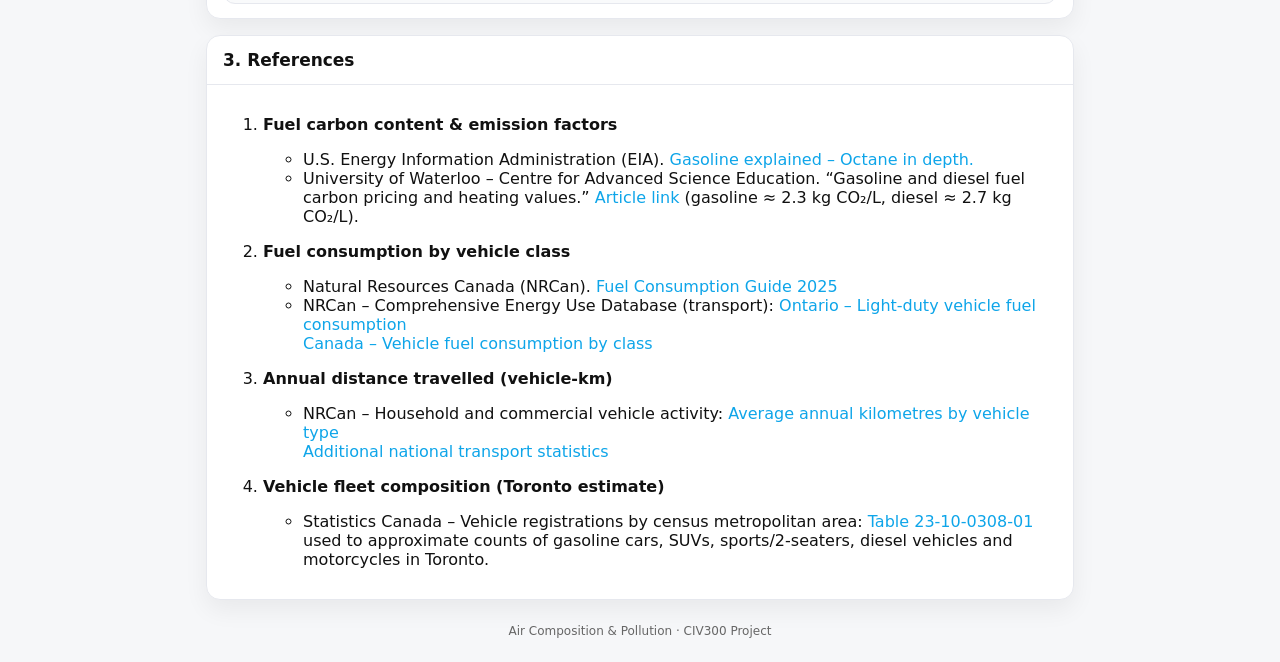
==== commit e6cd09b0: "Add interactive UI effects: shooting-star cursor, hover animations, spotlight tabs" ====
--- a/air_pollution.html
+++ b/air_pollution.html
@@ -1,6 +1,9 @@
 <!doctype html>
 <html lang="en" data-theme="light">
 <head>
+  <link rel="stylesheet" href="css/styles.css">
+  <link rel="stylesheet" href="css/effects.css">
+  <link rel="stylesheet" href="css/cursor.css">
   <meta charset="utf-8"/>
   <meta name="viewport" content="width=device-width,initial-scale=1"/>
   <title>Air Composition & Pollution — Sustainable Commuting</title>
@@ -539,5 +542,7 @@
     themeBtn.textContent = next==='light' ? 'Dark' : 'Light';
   });
 </script>
+<canvas id="cursorCanvas"></canvas>
+<script src="js/cursor.js" defer></script>
 </body>
 </html>
--- a/css/effects.css
+++ b/css/effects.css
@@ -0,0 +1,45 @@
+/* ===== Interactive Card & Button Styling ===== */
+
+/* Card hover: lift + glow */
+.card {
+    transition:
+      transform 0.18s ease-out,
+      box-shadow 0.18s ease-out,
+      border-color 0.18s ease-out,
+      background 0.18s ease-out;
+}
+.card:hover {
+    transform: translateY(-3px);
+    box-shadow: 0 18px 40px rgba(15, 23, 42, 0.18);
+    border-color: rgba(56, 189, 248, 0.6);
+    background: radial-gradient(
+                  circle at top left,
+                  rgba(56, 189, 248, 0.10),
+                  transparent 55%
+               ) var(--card);
+}
+
+/* Buttons */
+.btn {
+    transition:
+      transform 0.12s ease-out,
+      box-shadow 0.12s ease-out,
+      background 0.12s ease-out,
+      border-color 0.12s ease-out,
+      color 0.12s ease-out;
+}
+
+.btn:hover {
+    transform: translateY(-1px);
+    box-shadow: 0 8px 18px rgba(15, 23, 42, 0.25);
+    border-color: rgba(56, 189, 248, 0.75);
+    background: rgba(56, 189, 248, 0.12);
+}
+
+/* Special pop for index primary buttons */
+.btn.primary:hover {
+    transform: translateY(-2px) scale(1.02);
+    box-shadow: 0 12px 30px rgba(56, 189, 248, 0.55);
+    background: linear-gradient(135deg, var(--accent), #22c55e);
+    color: #022c22;
+}
--- a/css/cursor.css
+++ b/css/cursor.css
@@ -0,0 +1,14 @@
+/* ===== Shooting Star Cursor Canvas ===== */
+
+#cursorCanvas {
+    position: fixed;
+    inset: 0;
+    pointer-events: none;
+    z-index: 0;
+}
+
+/* Content always above canvas */
+header, main, footer, dialog, .img-modal {
+    position: relative;
+    z-index: 1;
+}
